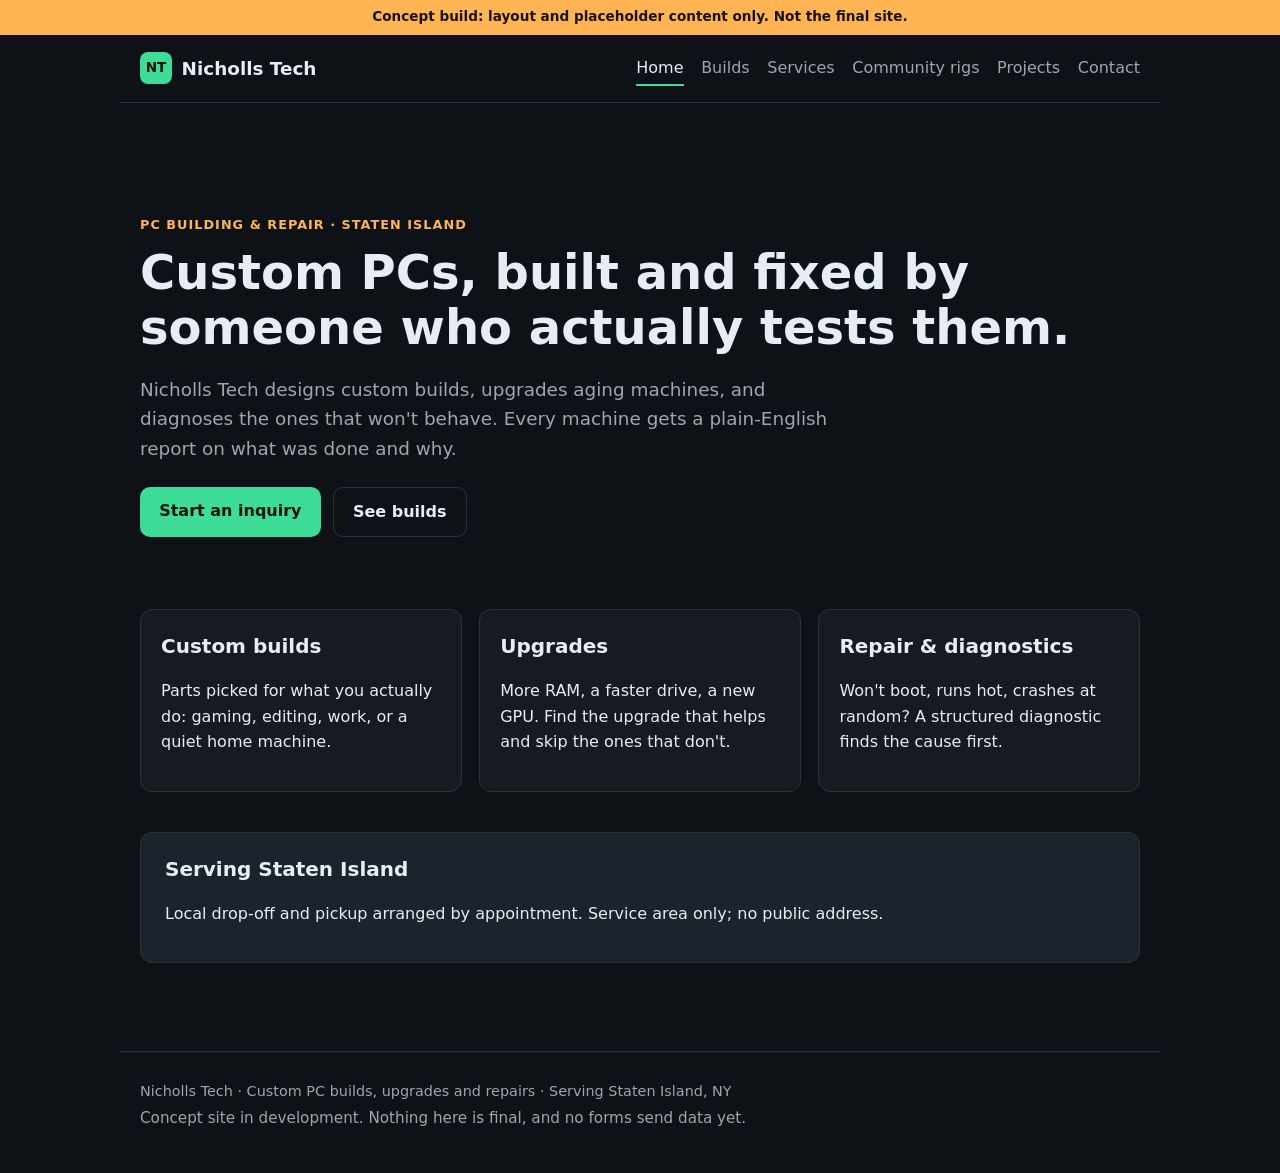
==== index.html @ b7d31996 "Add Nicholls Tech concept site (static, placeholder content) Plain HTML/CSS/JS pages: home, builds, " ====
<!DOCTYPE html>
<html lang="en">
<head>
<meta charset="utf-8">
<meta name="viewport" content="width=device-width, initial-scale=1">
<meta name="robots" content="noindex, nofollow">
<title>Home | Nicholls Tech (concept)</title>
<meta name="description" content="Custom PC builds, upgrades and repairs on Staten Island.">
<link rel="stylesheet" href="assets/style.css">
</head>
<body>
<div class="concept-bar">Concept build: layout and placeholder content only. Not the final site.</div>
<header class="site-header">
  <a class="brand" href="index.html"><span class="brand-mark">NT</span> Nicholls Tech</a>
  <button class="nav-toggle" aria-expanded="false" aria-controls="nav">Menu</button>
  <nav id="nav" aria-label="Main"><a href="index.html" aria-current="page">Home</a><a href="builds.html">Builds</a><a href="services.html">Services</a><a href="rigs.html">Community rigs</a><a href="projects.html">Projects</a><a href="contact.html">Contact</a></nav>
</header>
<main>

<section class="hero">
  <p class="eyebrow">PC building &amp; repair &middot; Staten Island</p>
  <h1>Custom PCs, built and fixed by someone who actually tests them.</h1>
  <p class="lead">Nicholls Tech designs custom builds, upgrades aging machines, and diagnoses the ones that won't behave. Every machine gets a plain-English report on what was done and why.</p>
  <p class="cta-row"><a class="btn" href="contact.html">Start an inquiry</a> <a class="btn btn-ghost" href="builds.html">See builds</a></p>
</section>
<section class="grid-3">
  <article class="card"><h2>Custom builds</h2><p>Parts picked for what you actually do: gaming, editing, work, or a quiet home machine.</p></article>
  <article class="card"><h2>Upgrades</h2><p>More RAM, a faster drive, a new GPU. Find the upgrade that helps and skip the ones that don't.</p></article>
  <article class="card"><h2>Repair &amp; diagnostics</h2><p>Won't boot, runs hot, crashes at random? A structured diagnostic finds the cause first.</p></article>
</section>
<section class="band">
  <h2>Serving Staten Island</h2>
  <p>Local drop-off and pickup arranged by appointment. Service area only; no public address.</p>
</section>

</main>
<footer class="site-footer">
  <p>Nicholls Tech &middot; Custom PC builds, upgrades and repairs &middot; Serving Staten Island, NY</p>
  <p class="muted">Concept site in development. Nothing here is final, and no forms send data yet.</p>
</footer>
<script src="assets/site.js"></script>
</body>
</html>
---- assets/style.css ----
:root{--bg:#0e1116;--panel:#161b22;--panel2:#1c232c;--line:#2a323d;--text:#e6edf3;--muted:#9aa7b4;--accent:#3ddc97;--accent2:#ffb454;--radius:12px}
*{box-sizing:border-box}
html{scroll-behavior:smooth}
body{margin:0;background:var(--bg);color:var(--text);font:16px/1.6 system-ui,-apple-system,"Segoe UI",Roboto,sans-serif}
a{color:var(--accent)}
a:hover{color:#7bf0bb}
main{max-width:1040px;margin:0 auto;padding:1.5rem 1.25rem 3rem}
section{margin:2.5rem 0}
h1{font-size:clamp(1.9rem,4.5vw,3rem);line-height:1.15;margin:.2em 0 .4em}
h2{font-size:1.25rem;margin:.2em 0 .5em}
.lead{font-size:1.15rem;color:var(--muted);max-width:60ch}
.muted{color:var(--muted);font-size:.95rem}
.eyebrow{color:var(--accent2);text-transform:uppercase;letter-spacing:.08em;font-size:.8rem;font-weight:600;margin:0}
.eyebrow a{color:inherit}
.concept-bar{background:var(--accent2);color:#1a1200;text-align:center;font-size:.85rem;font-weight:600;padding:.4rem .75rem}
.site-header{display:flex;align-items:center;justify-content:space-between;gap:1rem;flex-wrap:wrap;max-width:1040px;margin:0 auto;padding:1rem 1.25rem;border-bottom:1px solid var(--line)}
.brand{display:flex;align-items:center;gap:.6rem;font-weight:700;color:var(--text);text-decoration:none;font-size:1.15rem}
.brand-mark{display:inline-grid;place-items:center;width:2rem;height:2rem;border-radius:8px;background:var(--accent);color:#04140c;font-weight:800;font-size:.85rem}
nav{display:flex;gap:1.1rem;flex-wrap:wrap}
nav a{color:var(--muted);text-decoration:none;padding:.25rem 0;border-bottom:2px solid transparent}
nav a:hover{color:var(--text)}
nav a[aria-current=page]{color:var(--text);border-color:var(--accent)}
.nav-toggle{display:none;background:var(--panel);color:var(--text);border:1px solid var(--line);border-radius:8px;padding:.45rem .8rem;font:inherit}
.hero{padding:3rem 0 1rem}
.cta-row{display:flex;gap:.75rem;flex-wrap:wrap;margin-top:1.5rem}
.btn{display:inline-block;background:var(--accent);color:#04140c;font-weight:700;text-decoration:none;border:0;border-radius:10px;padding:.7rem 1.2rem;cursor:pointer;font-size:1rem}
.btn:hover{background:#7bf0bb;color:#04140c}
.btn-ghost{background:transparent;color:var(--text);border:1px solid var(--line)}
.btn-ghost:hover{background:var(--panel);color:var(--text)}
.grid-3,.grid-2{display:grid;gap:1.1rem}
.grid-3{grid-template-columns:repeat(auto-fit,minmax(250px,1fr))}
.grid-2{grid-template-columns:repeat(auto-fit,minmax(300px,1fr))}
.card{background:var(--panel);border:1px solid var(--line);border-radius:var(--radius);padding:1.25rem}
.card h2{margin-top:0}
.tag{display:inline-block;color:var(--accent2);font-size:.8rem;font-weight:600;margin:.4rem 0 0}
.band{background:var(--panel2);border:1px solid var(--line);border-radius:var(--radius);padding:1.25rem 1.5rem}
.band h2{margin-top:0}
.ph{background:repeating-linear-gradient(45deg,#1a212a,#1a212a 12px,#1f2833 12px,#1f2833 24px);border:1px dashed var(--line);color:var(--muted);display:grid;place-items:center;border-radius:10px;min-height:150px;font-size:.9rem}
.ph.tall{min-height:280px}
.photo-row{display:grid;grid-template-columns:repeat(3,1fr);gap:.6rem;margin-top:.6rem}
.photo-row .ph{min-height:80px}
.two-col{display:grid;gap:2rem;grid-template-columns:repeat(auto-fit,minmax(300px,1fr))}
.parts{width:100%;border-collapse:collapse;margin:.5rem 0 1rem}
.parts th,.parts td{text-align:left;padding:.5rem .7rem;border-bottom:1px solid var(--line)}
.parts th{color:var(--muted);font-weight:600;font-size:.85rem}
.form{display:grid;gap:1.1rem;max-width:720px}
fieldset{border:1px solid var(--line);border-radius:var(--radius);padding:1rem 1.1rem;margin:0;display:grid;gap:.9rem}
legend{padding:0 .4rem;font-weight:600}
label{display:grid;gap:.3rem;font-size:.95rem}
input,select,textarea{background:var(--bg);color:var(--text);border:1px solid var(--line);border-radius:8px;padding:.55rem .65rem;font:inherit;width:100%}
input:focus,select:focus,textarea:focus{outline:2px solid var(--accent);outline-offset:1px}
.row{display:grid;gap:.9rem;grid-template-columns:repeat(auto-fit,minmax(200px,1fr))}
label.check{display:flex;gap:.6rem;align-items:flex-start}
label.check input{width:auto;margin-top:.3rem}
.form-status{margin:0;min-height:1.4em;color:var(--accent2);font-weight:600}
.guide{background:var(--panel);border:1px solid var(--line);border-radius:var(--radius);padding:.8rem 1.1rem;margin:.6rem 0}
.guide summary{cursor:pointer;font-weight:600}
.guide ol{padding-left:1.2rem}
kbd,code{background:var(--panel2);border:1px solid var(--line);border-radius:5px;padding:.05rem .35rem;font-size:.9em}
.empty{color:var(--muted);border:1px dashed var(--line);border-radius:var(--radius);padding:1.25rem;text-align:center}
.site-footer{border-top:1px solid var(--line);max-width:1040px;margin:0 auto;padding:1.5rem 1.25rem 2.5rem;color:var(--muted);font-size:.9rem}
.site-footer p{margin:.2rem 0}
@media (max-width:720px){
  .nav-toggle{display:inline-block}
  nav{display:none;width:100%;flex-direction:column;gap:.2rem}
  nav.open{display:flex}
}
@media (prefers-reduced-motion:reduce){html{scroll-behavior:auto}}
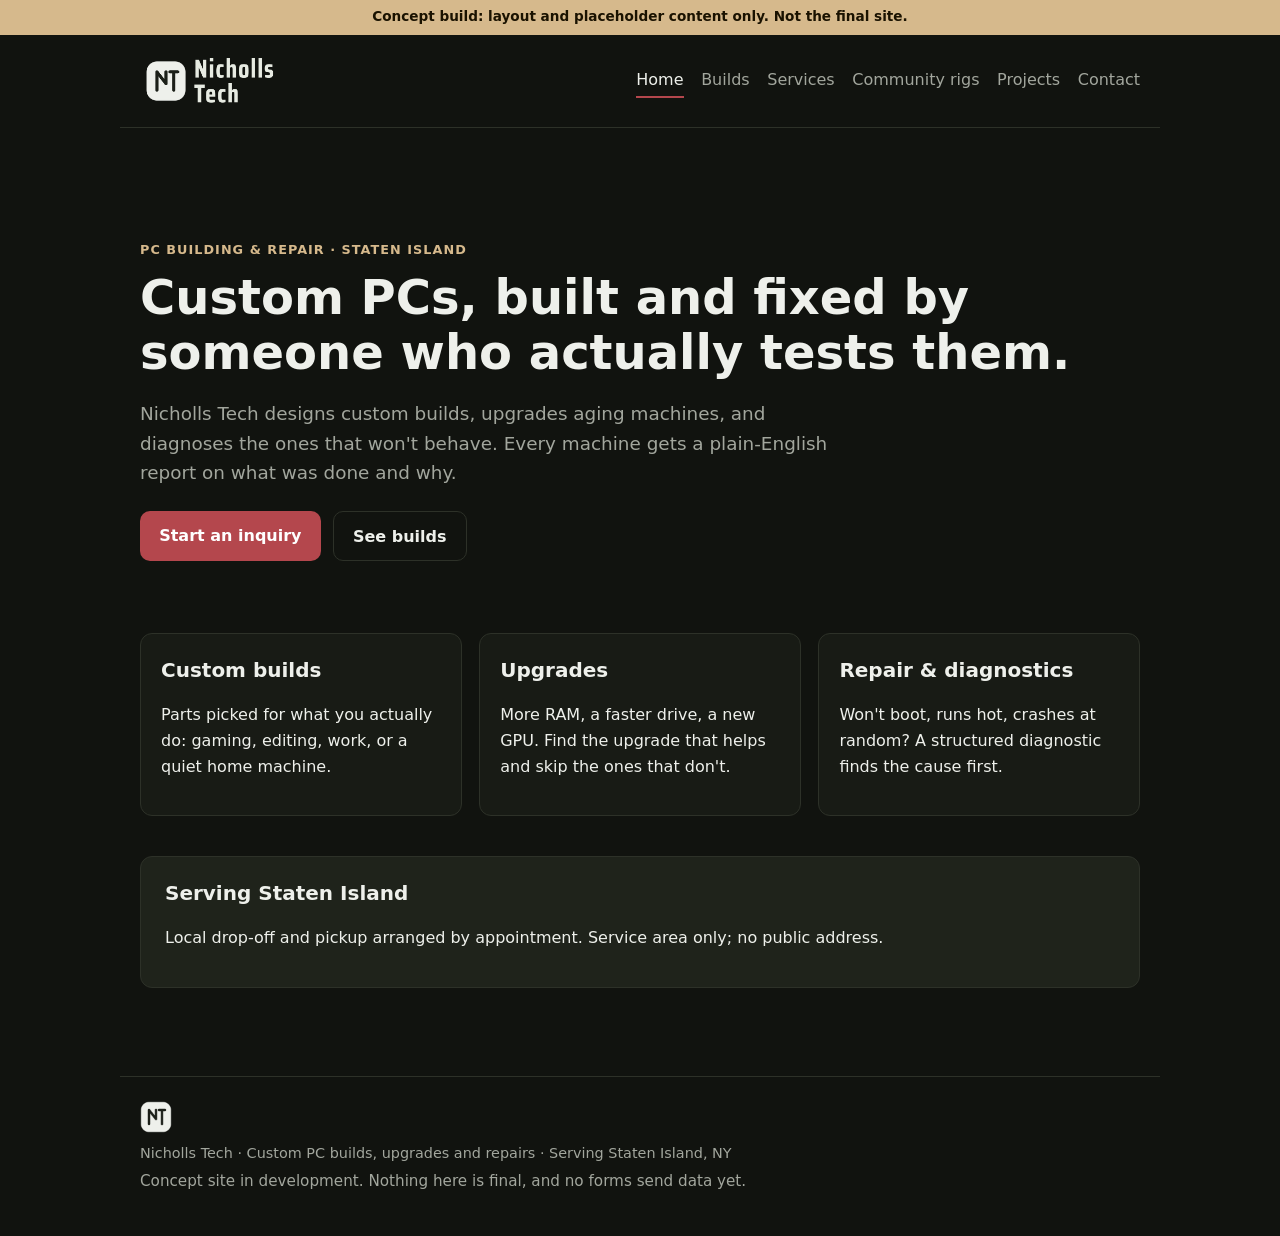
==== commit d35a96ca: "Use Nicholls Tech logo and mark; align neutrals to logo colors Header uses the dark-background logo," ====
--- a/index.html
+++ b/index.html
@@ -6,12 +6,14 @@
 <meta name="robots" content="noindex, nofollow">
 <title>Home | Nicholls Tech (concept)</title>
 <meta name="description" content="Custom PC builds, upgrades and repairs on Staten Island.">
+<link rel="icon" type="image/png" sizes="32x32" href="assets/favicon-32.png">
+<link rel="apple-touch-icon" href="assets/apple-touch-icon.png">
 <link rel="stylesheet" href="assets/style.css">
 </head>
 <body>
 <div class="concept-bar">Concept build: layout and placeholder content only. Not the final site.</div>
 <header class="site-header">
-  <a class="brand" href="index.html"><span class="brand-mark">NT</span> Nicholls Tech</a>
+  <a class="brand" href="index.html" aria-label="Nicholls Tech home"><img src="assets/logo-dark-bg.png" alt="Nicholls Tech" width="140" height="60"></a>
   <button class="nav-toggle" aria-expanded="false" aria-controls="nav">Menu</button>
   <nav id="nav" aria-label="Main"><a href="index.html" aria-current="page">Home</a><a href="builds.html">Builds</a><a href="services.html">Services</a><a href="rigs.html">Community rigs</a><a href="projects.html">Projects</a><a href="contact.html">Contact</a></nav>
 </header>
@@ -35,6 +37,7 @@
 
 </main>
 <footer class="site-footer">
+  <img class="foot-mark" src="assets/mark-dark-bg.png" alt="" width="32" height="32">
   <p>Nicholls Tech &middot; Custom PC builds, upgrades and repairs &middot; Serving Staten Island, NY</p>
   <p class="muted">Concept site in development. Nothing here is final, and no forms send data yet.</p>
 </footer>
--- a/assets/style.css
+++ b/assets/style.css
@@ -1,9 +1,9 @@
-:root{--bg:#0e1116;--panel:#161b22;--panel2:#1c232c;--line:#2a323d;--text:#e6edf3;--muted:#9aa7b4;--accent:#3ddc97;--accent2:#ffb454;--radius:12px}
+:root{--bg:#11130f;--panel:#181b15;--panel2:#1f231b;--line:#2d3128;--text:#eef0eb;--muted:#a2a69d;--accent:#b4474d;--accent-hover:#c75a60;--accent-text:#e07b80;--accent2:#d6b98c;--radius:12px}
 *{box-sizing:border-box}
 html{scroll-behavior:smooth}
 body{margin:0;background:var(--bg);color:var(--text);font:16px/1.6 system-ui,-apple-system,"Segoe UI",Roboto,sans-serif}
-a{color:var(--accent)}
-a:hover{color:#7bf0bb}
+a{color:var(--accent-text)}
+a:hover{color:#f09a9e}
 main{max-width:1040px;margin:0 auto;padding:1.5rem 1.25rem 3rem}
 section{margin:2.5rem 0}
 h1{font-size:clamp(1.9rem,4.5vw,3rem);line-height:1.15;margin:.2em 0 .4em}
@@ -15,7 +15,9 @@
 .concept-bar{background:var(--accent2);color:#1a1200;text-align:center;font-size:.85rem;font-weight:600;padding:.4rem .75rem}
 .site-header{display:flex;align-items:center;justify-content:space-between;gap:1rem;flex-wrap:wrap;max-width:1040px;margin:0 auto;padding:1rem 1.25rem;border-bottom:1px solid var(--line)}
 .brand{display:flex;align-items:center;gap:.6rem;font-weight:700;color:var(--text);text-decoration:none;font-size:1.15rem}
-.brand-mark{display:inline-grid;place-items:center;width:2rem;height:2rem;border-radius:8px;background:var(--accent);color:#04140c;font-weight:800;font-size:.85rem}
+.brand img{display:block;height:60px;width:auto}
+.foot-mark{display:block;margin-bottom:.6rem;border-radius:7px}
+.brand-mark{display:inline-grid;place-items:center;width:2rem;height:2rem;border-radius:8px;background:var(--accent);color:#fff;font-weight:800;font-size:.85rem}
 nav{display:flex;gap:1.1rem;flex-wrap:wrap}
 nav a{color:var(--muted);text-decoration:none;padding:.25rem 0;border-bottom:2px solid transparent}
 nav a:hover{color:var(--text)}
@@ -23,8 +25,8 @@
 .nav-toggle{display:none;background:var(--panel);color:var(--text);border:1px solid var(--line);border-radius:8px;padding:.45rem .8rem;font:inherit}
 .hero{padding:3rem 0 1rem}
 .cta-row{display:flex;gap:.75rem;flex-wrap:wrap;margin-top:1.5rem}
-.btn{display:inline-block;background:var(--accent);color:#04140c;font-weight:700;text-decoration:none;border:0;border-radius:10px;padding:.7rem 1.2rem;cursor:pointer;font-size:1rem}
-.btn:hover{background:#7bf0bb;color:#04140c}
+.btn{display:inline-block;background:var(--accent);color:#fff;font-weight:700;text-decoration:none;border:0;border-radius:10px;padding:.7rem 1.2rem;cursor:pointer;font-size:1rem}
+.btn:hover{background:var(--accent-hover);color:#fff}
 .btn-ghost{background:transparent;color:var(--text);border:1px solid var(--line)}
 .btn-ghost:hover{background:var(--panel);color:var(--text)}
 .grid-3,.grid-2{display:grid;gap:1.1rem}
